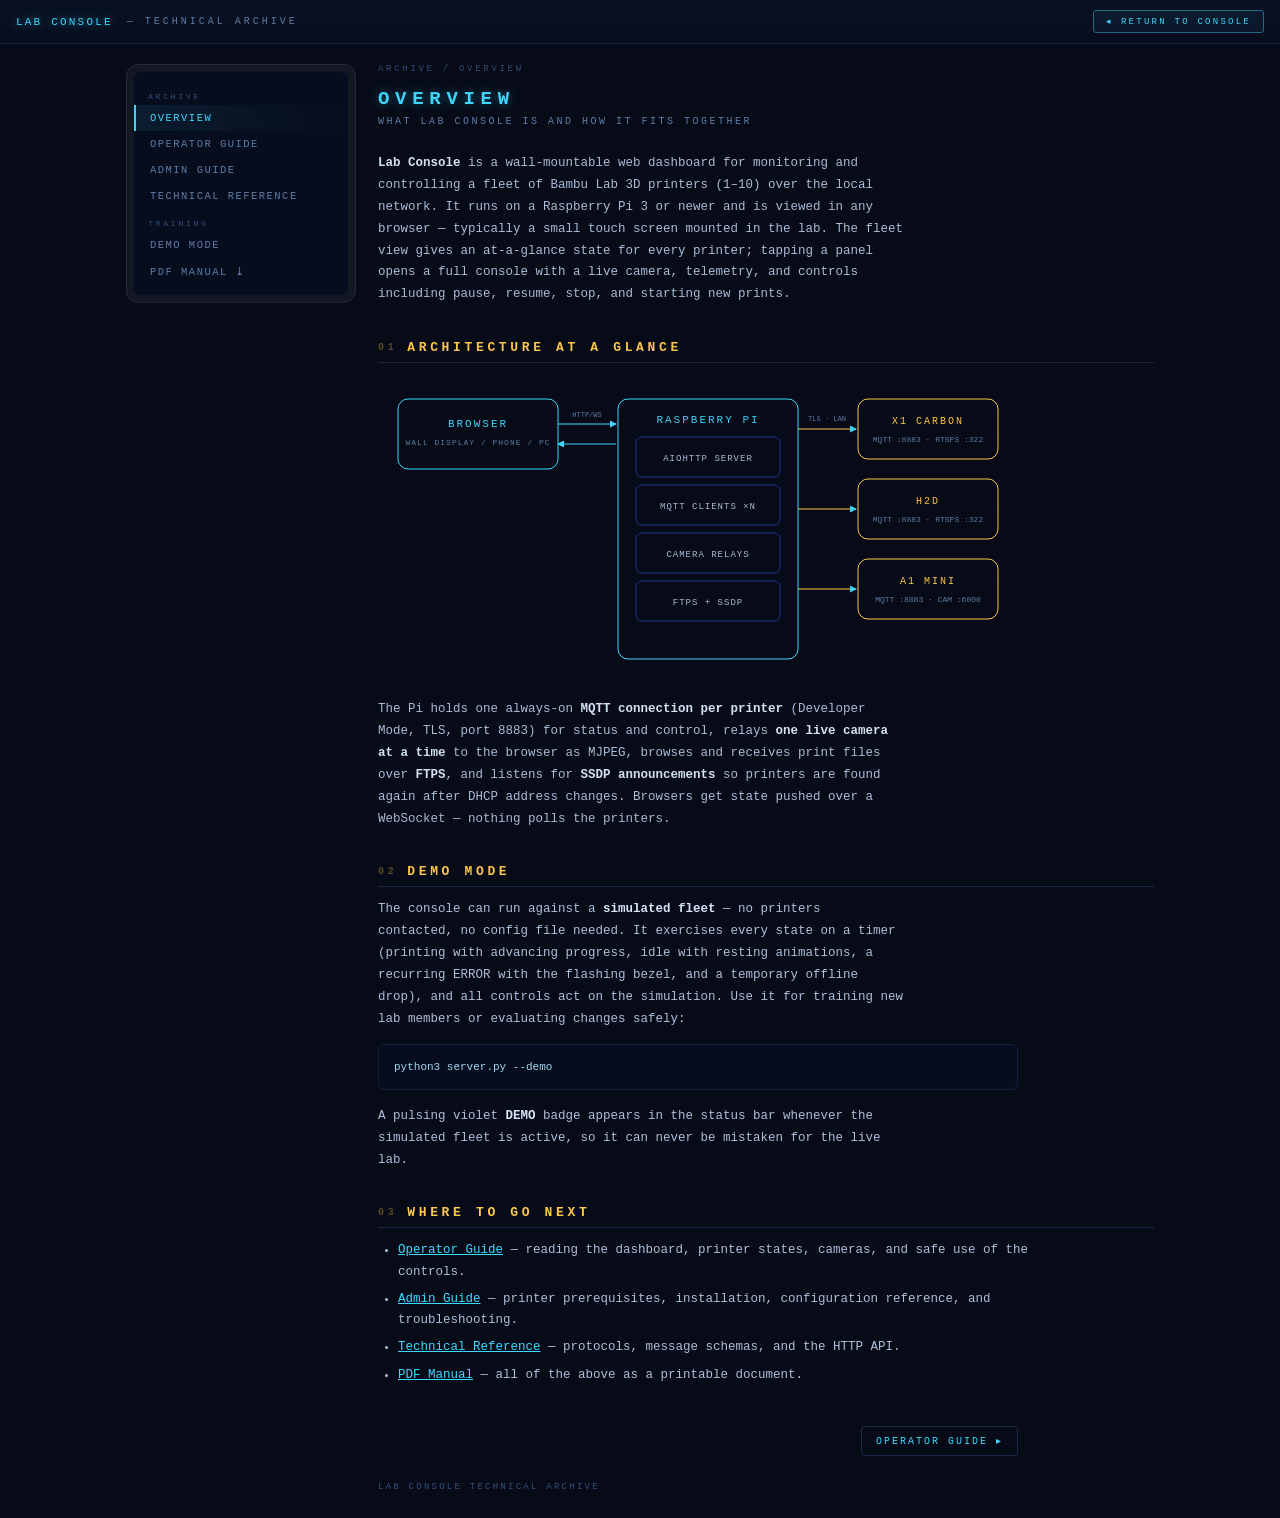
==== static/docs/index.html @ d59c6551 "Land Lab Console v1.3.0 Brings the working tree up to the v1.3.0 package: demo mode, the in-app Tech" ====
<!DOCTYPE html>
<html lang="en">
<head>
<meta charset="UTF-8"><meta name="viewport" content="width=device-width, initial-scale=1.0">
<title>Overview — Lab Console Archive</title>
<link rel="stylesheet" href="/static/docs/docs.css">
</head>
<body>
<div class="topbar">
  <span class="title">LAB CONSOLE</span><span class="sub">— TECHNICAL ARCHIVE</span>
  <span class="spacer"></span>
  <a class="consolelink" href="/">◂ RETURN TO CONSOLE</a>
</div>
<div class="layout">
  <nav class="side"><div class="navbox"><div class="inner">
    <div class="grp">ARCHIVE</div>
    <a href="/static/docs/index.html" class="active">OVERVIEW</a>
    <a href="/static/docs/operator.html">OPERATOR GUIDE</a>
    <a href="/static/docs/admin.html">ADMIN GUIDE</a>
    <a href="/static/docs/reference.html">TECHNICAL REFERENCE</a>
    <div class="grp">TRAINING</div>
    <a href="#demo">DEMO MODE</a>
    <a href="/static/docs/LabConsole-Manual.pdf">PDF MANUAL ⤓</a>
  </div></div></nav>
  <main>
    <div class="crumb">ARCHIVE / OVERVIEW</div>
    <h1>OVERVIEW</h1>
    <div class="h1sub">WHAT LAB CONSOLE IS AND HOW IT FITS TOGETHER</div>

    <p><b>Lab Console</b> is a wall-mountable web dashboard for monitoring and controlling a
       fleet of Bambu Lab 3D printers (1–10) over the local network. It runs on a Raspberry
       Pi 3 or newer and is viewed in any browser — typically a small touch screen mounted in
       the lab. The fleet view gives an at-a-glance state for every printer; tapping a panel
       opens a full console with a live camera, telemetry, and controls including pause,
       resume, stop, and starting new prints.</p>

    <h2><span class="idx">01</span> ARCHITECTURE AT A GLANCE</h2>
    <svg class="arch" viewBox="0 0 640 300" xmlns="http://www.w3.org/2000/svg" font-family="ui-monospace,monospace">
      <defs>
        <marker id="arr" markerWidth="7" markerHeight="7" refX="6" refY="3.5" orient="auto">
          <path d="M0,0 L7,3.5 L0,7 z" fill="#3fd8ff"/>
        </marker>
      </defs>
      <!-- browser -->
      <rect x="20" y="20" width="160" height="70" rx="10" fill="none" stroke="#3fd8ff"/>
      <text x="100" y="48" fill="#3fd8ff" font-size="11" text-anchor="middle" letter-spacing="2">BROWSER</text>
      <text x="100" y="66" fill="#5f7ea6" font-size="8" text-anchor="middle" letter-spacing="1">WALL DISPLAY / PHONE / PC</text>
      <!-- pi -->
      <rect x="240" y="20" width="180" height="260" rx="10" fill="none" stroke="#3fd8ff"/>
      <text x="330" y="44" fill="#3fd8ff" font-size="11" text-anchor="middle" letter-spacing="2">RASPBERRY PI</text>
      <rect x="258" y="58" width="144" height="40" rx="6" fill="none" stroke="#1a3a8f"/>
      <text x="330" y="82" fill="#aebfd8" font-size="9" text-anchor="middle" letter-spacing="1">AIOHTTP SERVER</text>
      <rect x="258" y="106" width="144" height="40" rx="6" fill="none" stroke="#1a3a8f"/>
      <text x="330" y="130" fill="#aebfd8" font-size="9" text-anchor="middle" letter-spacing="1">MQTT CLIENTS ×N</text>
      <rect x="258" y="154" width="144" height="40" rx="6" fill="none" stroke="#1a3a8f"/>
      <text x="330" y="178" fill="#aebfd8" font-size="9" text-anchor="middle" letter-spacing="1">CAMERA RELAYS</text>
      <rect x="258" y="202" width="144" height="40" rx="6" fill="none" stroke="#1a3a8f"/>
      <text x="330" y="226" fill="#aebfd8" font-size="9" text-anchor="middle" letter-spacing="1">FTPS + SSDP</text>
      <!-- printers -->
      <rect x="480" y="20" width="140" height="60" rx="10" fill="none" stroke="#ffc94d"/>
      <text x="550" y="45" fill="#ffc94d" font-size="10" text-anchor="middle" letter-spacing="2">X1 CARBON</text>
      <text x="550" y="63" fill="#5f7ea6" font-size="8" text-anchor="middle">MQTT :8883 · RTSPS :322</text>
      <rect x="480" y="100" width="140" height="60" rx="10" fill="none" stroke="#ffc94d"/>
      <text x="550" y="125" fill="#ffc94d" font-size="10" text-anchor="middle" letter-spacing="2">H2D</text>
      <text x="550" y="143" fill="#5f7ea6" font-size="8" text-anchor="middle">MQTT :8883 · RTSPS :322</text>
      <rect x="480" y="180" width="140" height="60" rx="10" fill="none" stroke="#ffc94d"/>
      <text x="550" y="205" fill="#ffc94d" font-size="10" text-anchor="middle" letter-spacing="2">A1 MINI</text>
      <text x="550" y="223" fill="#5f7ea6" font-size="8" text-anchor="middle">MQTT :8883 · CAM :6000</text>
      <!-- links -->
      <line x1="180" y1="45" x2="238" y2="45" stroke="#3fd8ff" marker-end="url(#arr)"/>
      <line x1="238" y1="65" x2="180" y2="65" stroke="#3fd8ff" marker-end="url(#arr)"/>
      <text x="209" y="38" fill="#5f7ea6" font-size="7" text-anchor="middle">HTTP/WS</text>
      <line x1="420" y1="50" x2="478" y2="50" stroke="#ffc94d" marker-end="url(#arr)"/>
      <line x1="420" y1="130" x2="478" y2="130" stroke="#ffc94d" marker-end="url(#arr)"/>
      <line x1="420" y1="210" x2="478" y2="210" stroke="#ffc94d" marker-end="url(#arr)"/>
      <text x="449" y="42" fill="#5f7ea6" font-size="7" text-anchor="middle">TLS · LAN</text>
    </svg>
    <p>The Pi holds one always-on <b>MQTT connection per printer</b> (Developer Mode, TLS,
       port 8883) for status and control, relays <b>one live camera at a time</b> to the
       browser as MJPEG, browses and receives print files over <b>FTPS</b>, and listens for
       <b>SSDP announcements</b> so printers are found again after DHCP address changes.
       Browsers get state pushed over a WebSocket — nothing polls the printers.</p>

    <h2 id="demo"><span class="idx">02</span> DEMO MODE</h2>
    <p>The console can run against a <b>simulated fleet</b> — no printers contacted, no
       config file needed. It exercises every state on a timer (printing with advancing
       progress, idle with resting animations, a recurring ERROR with the flashing bezel,
       and a temporary offline drop), and all controls act on the simulation. Use it for
       training new lab members or evaluating changes safely:</p>
    <pre><code>python3 server.py --demo</code></pre>
    <p>A pulsing violet <b>DEMO</b> badge appears in the status bar whenever the simulated
       fleet is active, so it can never be mistaken for the live lab.</p>

    <h2><span class="idx">03</span> WHERE TO GO NEXT</h2>
    <ul>
      <li><a href="/static/docs/operator.html">Operator Guide</a> — reading the dashboard, printer states, cameras, and safe use of the controls.</li>
      <li><a href="/static/docs/admin.html">Admin Guide</a> — printer prerequisites, installation, configuration reference, and troubleshooting.</li>
      <li><a href="/static/docs/reference.html">Technical Reference</a> — protocols, message schemas, and the HTTP API.</li>
      <li><a href="/static/docs/LabConsole-Manual.pdf">PDF Manual</a> — all of the above as a printable document.</li>
    </ul>

    <div class="pagenav"><span></span><a href="/static/docs/operator.html">OPERATOR GUIDE ▸</a></div>
    <div class="foot">LAB CONSOLE TECHNICAL ARCHIVE</div>
  </main>
</div>
</body>
</html>
---- static/docs/docs.css ----
:root{
  --bg:#070b18; --panel-deep:#060d1e; --bezel:#141822; --bezel-edge:#232a38;
  --cyan:#3fd8ff; --cyan-dim:#1e6c8c; --grid:#1a3a8f;
  --amber:#ffc94d; --alert:#ff5a2a; --violet:#b06cff;
  --text-dim:#5f7ea6; --prose:#aebfd8; --prose-bright:#d7e6f7;
}
*{box-sizing:border-box;margin:0;padding:0}
body{background:var(--bg);color:var(--prose);
  font-family:ui-monospace,'SF Mono','Cascadia Mono','Roboto Mono',Consolas,monospace;
  min-height:100vh}
body::after{content:"";position:fixed;inset:0;pointer-events:none;
  background:repeating-linear-gradient(0deg,rgba(0,0,0,.12) 0 1px,transparent 1px 3px);
  mix-blend-mode:multiply;opacity:.45}

.topbar{display:flex;align-items:center;gap:14px;padding:10px 16px;
  border-bottom:1px solid #14203d;background:linear-gradient(180deg,#0a1226,#070d1d);
  font-size:11px;letter-spacing:.2em}
.topbar .title{color:var(--cyan);text-shadow:0 0 8px rgba(63,216,255,.6)}
.topbar .sub{color:var(--text-dim);font-size:10px;letter-spacing:.3em}
.topbar .spacer{flex:1}
.consolelink{border:1px solid var(--cyan-dim);color:var(--cyan);text-decoration:none;
  font-size:9px;letter-spacing:.25em;padding:5px 12px;border-radius:3px;
  background:rgba(63,216,255,.05)}

.layout{display:grid;grid-template-columns:230px 1fr;max-width:1060px;margin:0 auto;gap:22px;padding:20px 16px}
@media (max-width:760px){.layout{grid-template-columns:1fr}nav.side{position:static}}

nav.side{align-self:start;position:sticky;top:16px}
nav.side .navbox{background:var(--bezel);border:1px solid var(--bezel-edge);border-radius:12px;padding:6px}
nav.side .inner{background:var(--panel-deep);border:1px solid #0d1526;border-radius:8px;padding:10px 0}
nav.side .grp{font-size:8px;letter-spacing:.35em;color:#33507c;padding:10px 14px 4px}
nav.side a{display:block;padding:7px 14px;font-size:10.5px;letter-spacing:.14em;
  color:var(--text-dim);text-decoration:none;border-left:2px solid transparent}
nav.side a.active{color:var(--cyan);border-left-color:var(--cyan);
  background:linear-gradient(90deg,rgba(63,216,255,.08),transparent)}
nav.side a.sub2{padding-left:26px;font-size:9.5px}

main{min-width:0}
.crumb{font-size:9px;letter-spacing:.3em;color:#33507c;margin-bottom:14px}
h1{font-size:19px;letter-spacing:.3em;color:var(--cyan);font-weight:600;
  text-shadow:0 0 10px rgba(63,216,255,.45);margin-bottom:6px}
.h1sub{font-size:10px;letter-spacing:.25em;color:var(--text-dim);margin-bottom:26px}
h2{font-size:13px;letter-spacing:.28em;color:var(--amber);font-weight:600;
  margin:34px 0 12px;padding-bottom:7px;border-bottom:1px solid #1a2646;
  display:flex;align-items:center;gap:10px}
h2 .idx{color:#5a4a22;font-size:10px}
h3{font-size:11px;letter-spacing:.25em;color:var(--prose-bright);margin:22px 0 9px}
p{font-size:12.5px;line-height:1.75;margin-bottom:13px;max-width:70ch}
p b, li b, td b{color:var(--prose-bright);font-weight:600}
a{color:var(--cyan)}
code{color:var(--amber);background:rgba(255,201,77,.07);border:1px solid #2a2410;
  border-radius:3px;padding:1px 5px;font-size:11px}
pre{background:var(--panel-deep);border:1px solid #14203d;border-radius:6px;
  padding:13px 15px;font-size:11px;line-height:1.65;overflow-x:auto;
  margin:0 0 16px;max-width:640px;color:#9fd8ef}
pre code{background:none;border:none;padding:0;color:inherit}
ul,ol{margin:0 0 14px 20px;max-width:68ch}
li{font-size:12.5px;line-height:1.7;margin-bottom:6px}

table.legend, table.ref{border-collapse:collapse;margin:16px 0 20px;width:100%;max-width:640px}
table.legend td, table.ref td, table.ref th{border:1px solid #14203d;padding:9px 12px;
  font-size:11px;line-height:1.6;vertical-align:top;text-align:left}
table.legend td:first-child{white-space:nowrap;width:130px;background:var(--panel-deep)}
table.ref th{background:var(--panel-deep);color:var(--text-dim);font-size:9px;letter-spacing:.25em}
table.ref td:first-child{white-space:nowrap;color:var(--amber)}

.lamp{display:inline-block;width:9px;height:9px;border-radius:50%;margin-right:8px;vertical-align:middle}
.lamp.idle{background:var(--cyan);box-shadow:0 0 8px var(--cyan)}
.lamp.printing{background:var(--amber);box-shadow:0 0 8px var(--amber);animation:pulse 2.2s infinite}
.lamp.paused{background:var(--violet);box-shadow:0 0 8px var(--violet)}
.lamp.error{background:var(--alert);box-shadow:0 0 10px var(--alert);animation:blink 1s steps(2) infinite}
.lamp.offline{background:#2a3247}
.sw{letter-spacing:.2em;font-size:10.5px}
.sw.idle{color:var(--cyan)} .sw.printing{color:var(--amber)} .sw.paused{color:var(--violet)}
.sw.error{color:var(--alert)} .sw.offline{color:#3a4a66}
@keyframes pulse{50%{opacity:.45}} @keyframes blink{50%{opacity:.15}}

/* live figure frames */
figure.shot{background:var(--bezel);border:1px solid var(--bezel-edge);border-radius:12px;
  padding:6px;margin:18px 0 22px;max-width:640px}
figure.shot .ph{background:var(--panel-deep);border:1px solid #0d1526;border-radius:8px;
  overflow:hidden;position:relative}
figure.shot figcaption{font-size:9.5px;letter-spacing:.2em;color:var(--text-dim);
  padding:8px 6px 4px;line-height:1.6}
figure.shot figcaption .fig{color:var(--amber)}
figure.shot .livechip{position:absolute;right:8px;top:8px;font-size:7px;letter-spacing:.3em;
  color:#33507c;border:1px solid #14203d;border-radius:3px;padding:2px 6px;z-index:5;
  background:rgba(6,13,30,.8)}

.callout{border:1px solid var(--cyan-dim);border-left-width:3px;border-radius:6px;
  background:rgba(63,216,255,.04);padding:12px 15px;margin:16px 0;max-width:640px}
.callout .ct{font-size:9px;letter-spacing:.3em;color:var(--cyan);margin-bottom:6px}
.callout p{font-size:11.5px;margin:0}
.callout.warn{border-color:#8c5a1e;background:rgba(255,201,77,.04)}
.callout.warn .ct{color:var(--amber)}
.callout.danger{border-color:#8c2c12;background:rgba(255,90,42,.05)}
.callout.danger .ct{color:var(--alert)}

.pagenav{display:flex;justify-content:space-between;gap:10px;margin:40px 0 10px;max-width:640px}
.pagenav a{font-size:10px;letter-spacing:.2em;color:var(--cyan);text-decoration:none;
  border:1px solid #1c2a4a;border-radius:4px;padding:8px 14px}
.foot{font-size:9px;letter-spacing:.25em;color:#33507c;margin:26px 0 8px}

/* embedded live panel figures (mirrors console panel styles) */
.figpanel{position:relative;background:var(--bezel);border:1px solid var(--bezel-edge);
  border-radius:14px;padding:8px;max-width:340px;margin:14px auto}
.figpanel.error{animation:bezelflash 1s steps(2) infinite}
@keyframes bezelflash{
  0%,100%{border-color:var(--alert);box-shadow:0 0 14px rgba(255,90,42,.55), 0 0 3px rgba(255,90,42,.8) inset}
  50%{border-color:var(--bezel-edge);box-shadow:none}}
.figpanel .crt{position:relative;border-radius:9px;min-height:200px;overflow:hidden;
  background:radial-gradient(ellipse at 50% 40%, #0c1734 0%, var(--panel-deep) 75%);
  border:1px solid #0d1526;display:flex;flex-direction:column}
.phead{display:flex;align-items:center;gap:8px;padding:8px 10px 6px;font-size:11px;letter-spacing:.18em}
.phead .lamp{margin-right:0}
.phead .pname{color:var(--cyan)} .phead .pmodel{color:var(--text-dim);font-size:9px;letter-spacing:.25em;margin-left:auto}
.pbody{flex:1;position:relative;padding:8px 12px 10px;display:flex;flex-direction:column;gap:7px}
.pbody>canvas.bganim{position:absolute;inset:0;width:100%;height:100%}
.statword{font-size:15px;letter-spacing:.35em;margin-top:2px}
.statword.idle{color:var(--cyan)} .statword.printing{color:var(--amber)}
.statword.error{color:var(--alert);text-shadow:0 0 10px rgba(255,90,42,.6)}
.fname{font-size:11px;color:#bfe9ff;word-break:break-all;line-height:1.4}
.kv{display:flex;justify-content:space-between;font-size:10px;color:var(--text-dim);letter-spacing:.12em}
.kv b{color:var(--cyan);font-weight:400} .kv b.warm{color:var(--amber)}
.errline{font-size:10px;color:#ffb49b;line-height:1.5}
.progrow{display:flex;align-items:center;gap:10px;margin-top:auto}
.pbar{flex:1;height:10px;border:1px solid var(--cyan-dim);border-radius:2px;position:relative;overflow:hidden}
.pbar>i{position:absolute;inset:0;background:repeating-linear-gradient(90deg,var(--amber) 0 6px,transparent 6px 9px);opacity:.9}
.pbar.errbar>i{background:repeating-linear-gradient(90deg,var(--alert) 0 6px,transparent 6px 9px)}
.ppct{font-size:12px;color:var(--amber)}
.facechip{position:absolute;right:10px;bottom:8px;font-size:8px;letter-spacing:.3em;color:#33507c}
.camtag{position:absolute;left:10px;top:8px;font-size:9px;letter-spacing:.25em;
  color:#f2f8ff;text-shadow:0 0 6px rgba(242,248,255,.75);z-index:2}
.camtag.rec::before{content:"● ";animation:blink 1.4s steps(2) infinite}
.camfoot{position:absolute;left:10px;bottom:8px;font-size:9px;color:var(--text-dim);letter-spacing:.15em;z-index:2}
.figrow{display:flex;flex-wrap:wrap;gap:4px;justify-content:center}
.figrow .figpanel{flex:1 1 280px;max-width:320px}

/* inline architecture diagram */
svg.arch{display:block;max-width:640px;width:100%;margin:16px 0 20px}
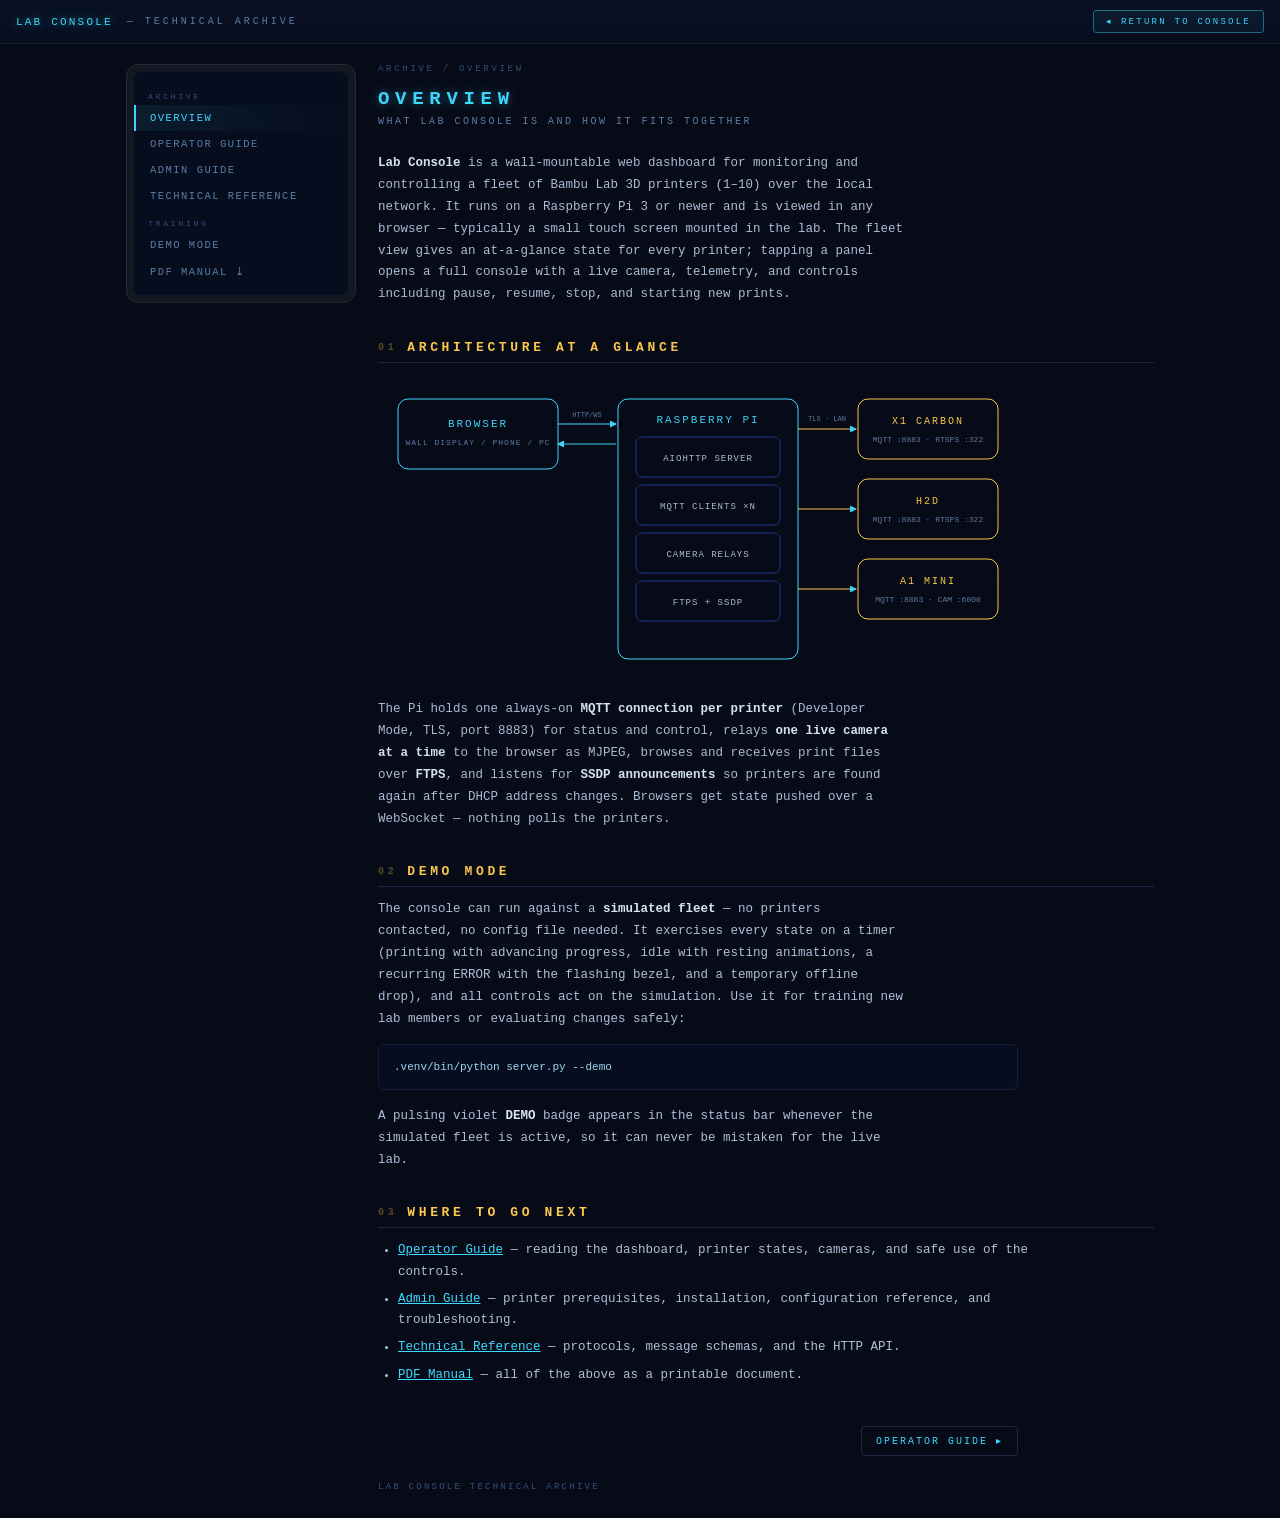
==== commit d23983b7: "Install into a virtualenv; add clone and upgrade steps to setup docs A first Pi install hit pip's ex" ====
--- a/static/docs/index.html
+++ b/static/docs/index.html
@@ -87,7 +87,7 @@
        progress, idle with resting animations, a recurring ERROR with the flashing bezel,
        and a temporary offline drop), and all controls act on the simulation. Use it for
        training new lab members or evaluating changes safely:</p>
-    <pre><code>python3 server.py --demo</code></pre>
+    <pre><code>.venv/bin/python server.py --demo</code></pre>
     <p>A pulsing violet <b>DEMO</b> badge appears in the status bar whenever the simulated
        fleet is active, so it can never be mistaken for the live lab.</p>
 
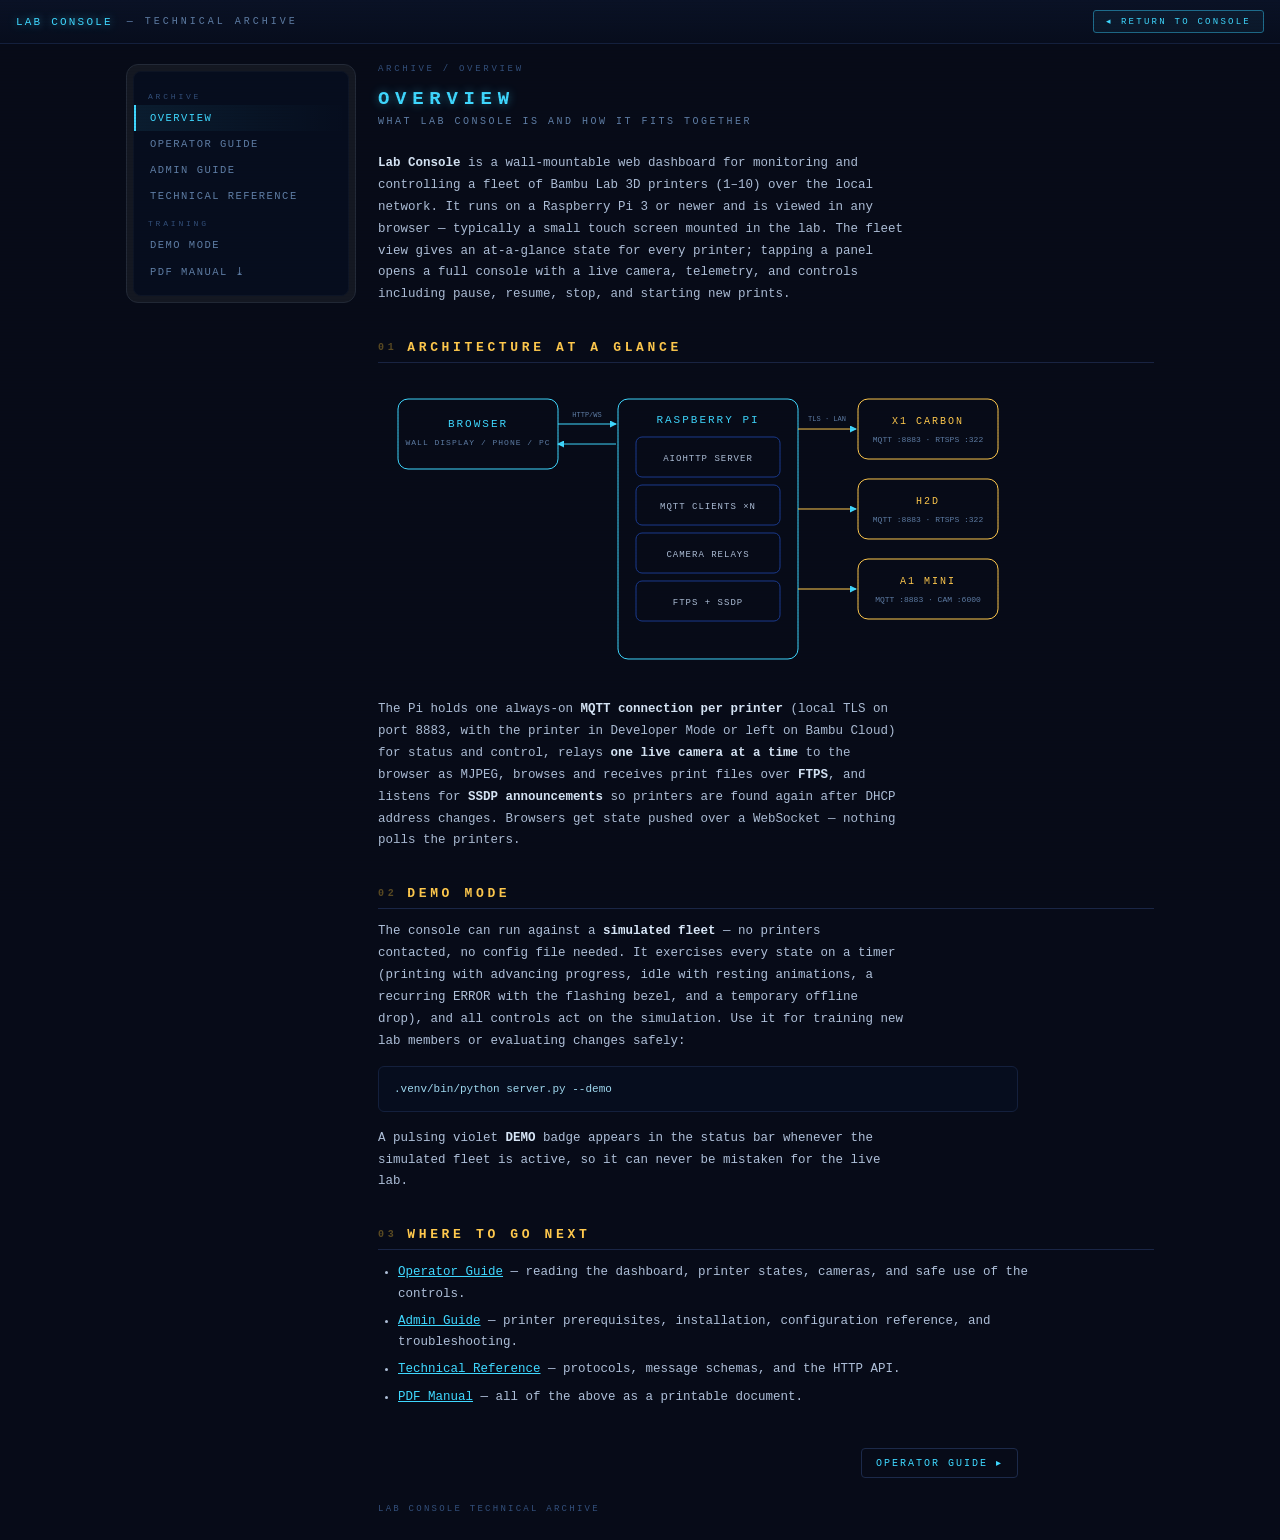
==== commit d176941c: "Document running alongside Bambu Cloud; drop the Developer Mode requirement Testing in the lab showe" ====
--- a/static/docs/index.html
+++ b/static/docs/index.html
@@ -75,8 +75,8 @@
       <line x1="420" y1="210" x2="478" y2="210" stroke="#ffc94d" marker-end="url(#arr)"/>
       <text x="449" y="42" fill="#5f7ea6" font-size="7" text-anchor="middle">TLS · LAN</text>
     </svg>
-    <p>The Pi holds one always-on <b>MQTT connection per printer</b> (Developer Mode, TLS,
-       port 8883) for status and control, relays <b>one live camera at a time</b> to the
+    <p>The Pi holds one always-on <b>MQTT connection per printer</b> (local TLS on port
+       8883, with the printer in Developer Mode or left on Bambu Cloud) for status and control, relays <b>one live camera at a time</b> to the
        browser as MJPEG, browses and receives print files over <b>FTPS</b>, and listens for
        <b>SSDP announcements</b> so printers are found again after DHCP address changes.
        Browsers get state pushed over a WebSocket — nothing polls the printers.</p>
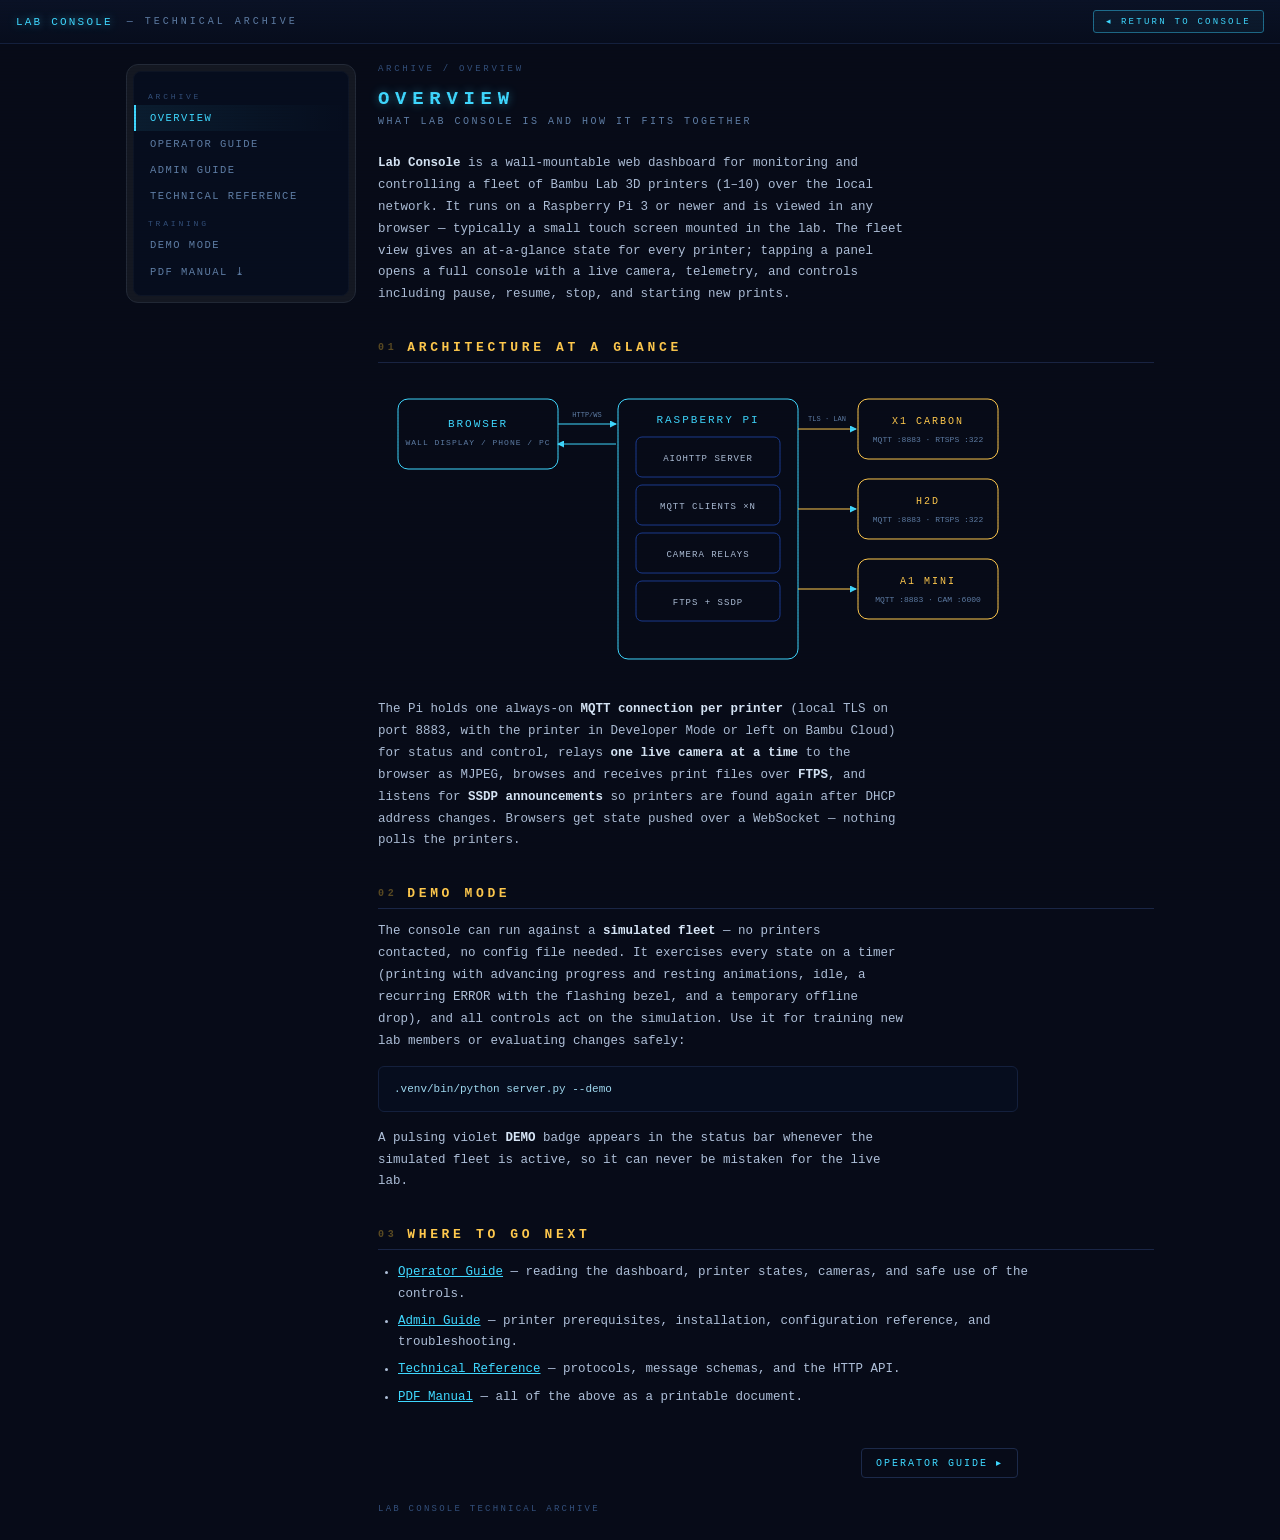
==== commit 8f1f5513: "Show resting animations on printing panels; v1.4.0 Fleet panels only animated while idle: panelFaceF" ====
--- a/static/docs/index.html
+++ b/static/docs/index.html
@@ -84,7 +84,7 @@
     <h2 id="demo"><span class="idx">02</span> DEMO MODE</h2>
     <p>The console can run against a <b>simulated fleet</b> — no printers contacted, no
        config file needed. It exercises every state on a timer (printing with advancing
-       progress, idle with resting animations, a recurring ERROR with the flashing bezel,
+       progress and resting animations, idle, a recurring ERROR with the flashing bezel,
        and a temporary offline drop), and all controls act on the simulation. Use it for
        training new lab members or evaluating changes safely:</p>
     <pre><code>.venv/bin/python server.py --demo</code></pre>
